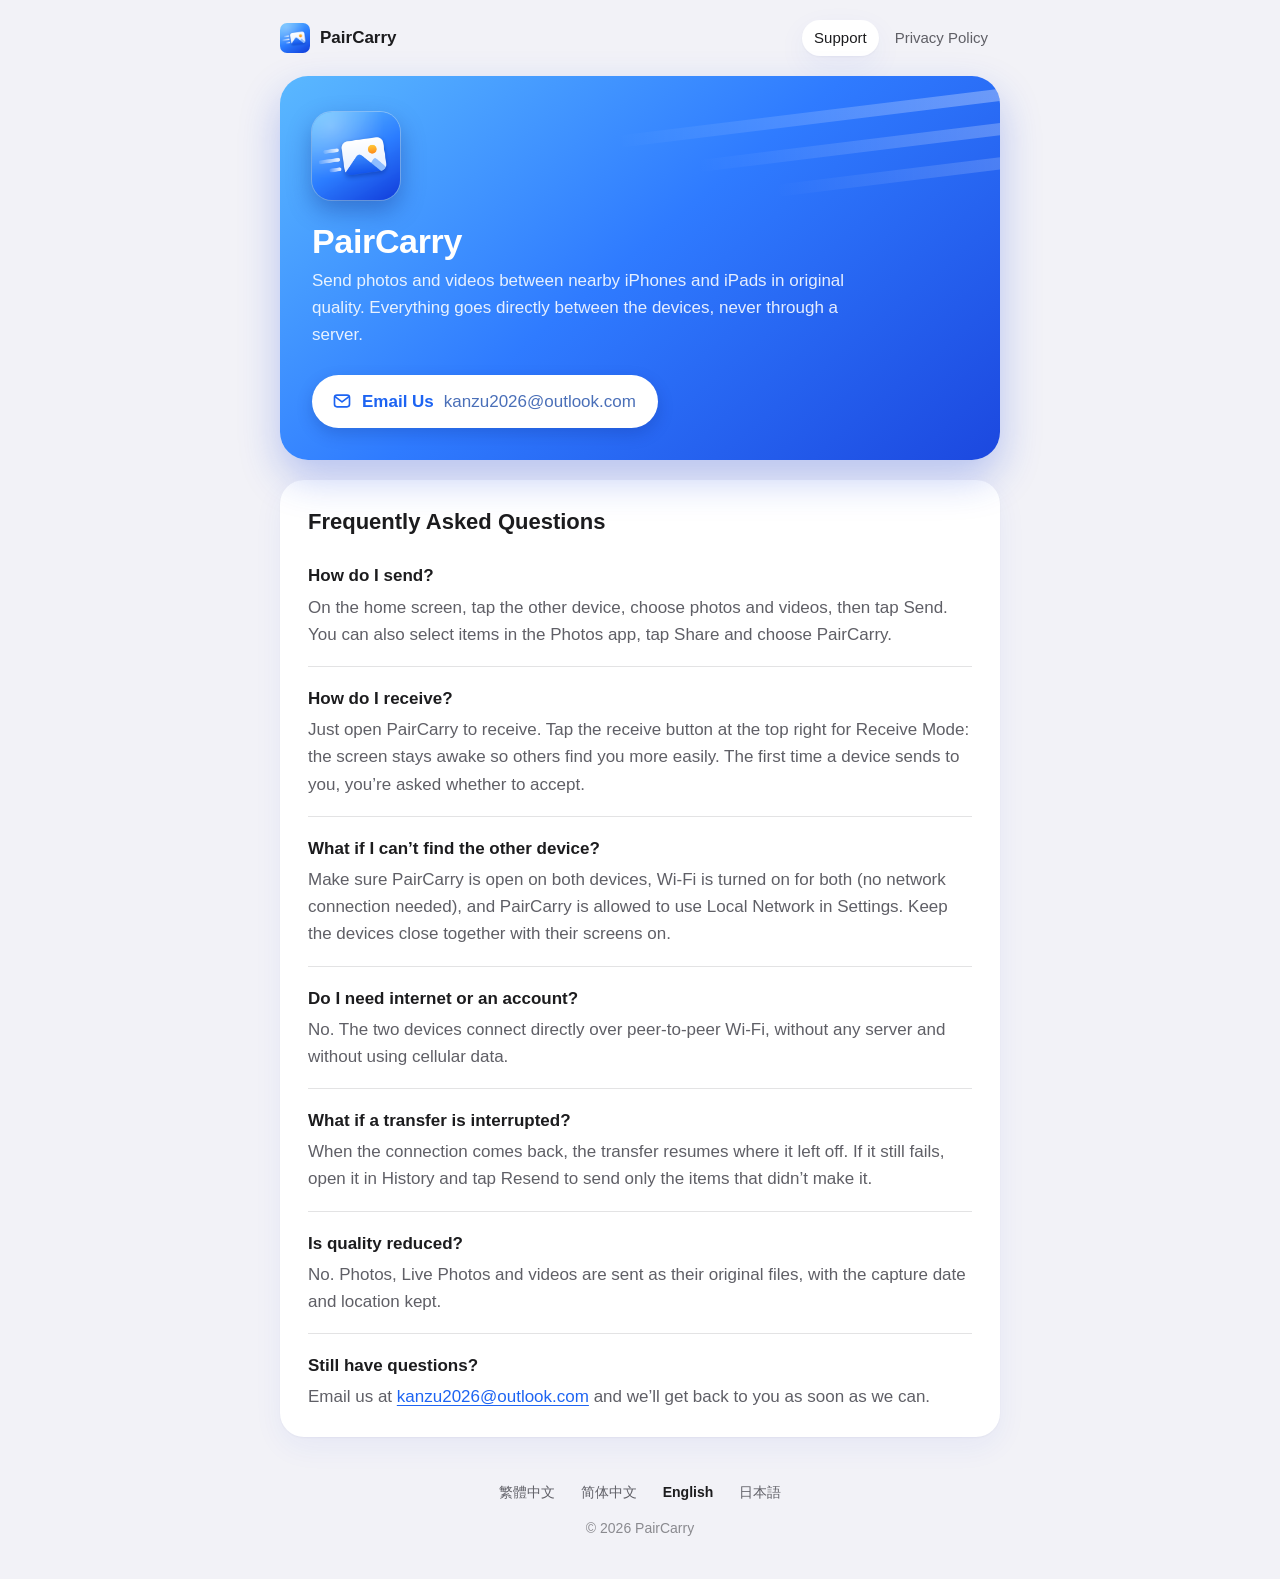
==== en/index.html @ 006400ce "Add files via upload" ====
<!doctype html>
<html lang="en">
<head>
  <meta charset="utf-8">
  <meta name="viewport" content="width=device-width, initial-scale=1">
  <title>Support – PairCarry</title>
  <meta name="description" content="Send photos and videos between nearby iPhones and iPads in original quality. Everything goes directly between the devices, never through a server.">
  <link rel="icon" href="../app-icon.png">
  <link rel="apple-touch-icon" href="../app-icon.png">
  <link rel="stylesheet" href="../style.css">
  <link rel="alternate" hreflang="zh-Hant" href="../zh-Hant/">
  <link rel="alternate" hreflang="zh-Hans" href="../zh-Hans/">
  <link rel="alternate" hreflang="en" href="../en/">
  <link rel="alternate" hreflang="ja" href="../ja/">
</head>
<body>
  <header class="bar">
    <a class="brand" href="./"><img src="../app-icon.png" width="30" height="30" alt=""><span>PairCarry</span></a>
    <nav class="links">
      <a href="./" aria-current="page">Support</a>
      <a href="privacy.html">Privacy Policy</a>
    </nav>
  </header>
  <main>
    <section class="hero">
      <div class="streaks" aria-hidden="true"><span></span><span></span><span></span></div>
      <picture><source srcset="../app-icon-dark.png" media="(prefers-color-scheme: dark)"><img class="app-icon" src="../app-icon.png" width="88" height="88" alt=""></picture>
      <h1>PairCarry</h1>
      <p>Send photos and videos between nearby iPhones and iPads in original quality. Everything goes directly between the devices, never through a server.</p>
      <a class="button" href="mailto:kanzu2026@outlook.com"><svg viewBox="0 0 24 24" fill="none" stroke="currentColor" stroke-width="2" stroke-linecap="round" stroke-linejoin="round" aria-hidden="true"><rect x="3" y="5" width="18" height="14" rx="3"/><path d="m4 7 8 6 8-6"/></svg><span>Email Us</span><span class="address">kanzu2026@outlook.com</span></a>
    </section>
    <section class="card" aria-labelledby="faq">
      <h2 id="faq">Frequently Asked Questions</h2>
      <dl class="faq">
      <div>
        <dt>How do I send?</dt>
        <dd>On the home screen, tap the other device, choose photos and videos, then tap Send. You can also select items in the Photos app, tap Share and choose PairCarry.</dd>
      </div>
      <div>
        <dt>How do I receive?</dt>
        <dd>Just open PairCarry to receive. Tap the receive button at the top right for Receive Mode: the screen stays awake so others find you more easily. The first time a device sends to you, you’re asked whether to accept.</dd>
      </div>
      <div>
        <dt>What if I can’t find the other device?</dt>
        <dd>Make sure PairCarry is open on both devices, Wi-Fi is turned on for both (no network connection needed), and PairCarry is allowed to use Local Network in Settings. Keep the devices close together with their screens on.</dd>
      </div>
      <div>
        <dt>Do I need internet or an account?</dt>
        <dd>No. The two devices connect directly over peer-to-peer Wi-Fi, without any server and without using cellular data.</dd>
      </div>
      <div>
        <dt>What if a transfer is interrupted?</dt>
        <dd>When the connection comes back, the transfer resumes where it left off. If it still fails, open it in History and tap Resend to send only the items that didn’t make it.</dd>
      </div>
      <div>
        <dt>Is quality reduced?</dt>
        <dd>No. Photos, Live Photos and videos are sent as their original files, with the capture date and location kept.</dd>
      </div>
      <div>
        <dt>Still have questions?</dt>
        <dd>Email us at <a href="mailto:kanzu2026@outlook.com">kanzu2026@outlook.com</a> and we’ll get back to you as soon as we can.</dd>
      </div>
      </dl>
    </section>
  </main>
  <footer>
    <nav class="langs" aria-label="Language">
      <a href="../zh-Hant/" lang="zh-Hant" hreflang="zh-Hant">繁體中文</a>
      <a href="../zh-Hans/" lang="zh-Hans" hreflang="zh-Hans">简体中文</a>
      <a href="../en/" lang="en" hreflang="en" aria-current="true">English</a>
      <a href="../ja/" lang="ja" hreflang="ja">日本語</a>
    </nav>
    <p>© 2026 PairCarry</p>
  </footer>
</body>
</html>
---- style.css ----
/* 好好傳／PairCarry support and privacy pages. Mirrors the app: grouped
   background, white cards, and the blue status-card gradient with speed lines. */

:root {
  color-scheme: light dark;
  --bg: #f2f2f7;
  --card: #ffffff;
  --text: #1c1c1e;
  --text-2: #5f5f66;
  --text-3: #8a8a8f;
  --separator: rgba(60, 60, 67, 0.14);
  --accent: #1d64f2;
  --gradient-start: #5ab8ff;
  --gradient-mid: #2f7bff;
  --gradient-end: #1c48df;
  --card-shadow: 0 1px 2px rgba(16, 24, 64, 0.04), 0 10px 30px rgba(28, 72, 223, 0.06);
  --hero-shadow: 0 18px 40px rgba(28, 72, 223, 0.28);
  --radius-card: 24px;
  --radius-hero: 28px;
  --page: min(720px, 100% - 32px);
  font-family: -apple-system, BlinkMacSystemFont, "SF Pro Text", "Helvetica Neue", "PingFang TC", "Noto Sans TC", "Microsoft JhengHei", sans-serif;
}

:root:lang(zh-Hans) {
  font-family: -apple-system, BlinkMacSystemFont, "SF Pro Text", "Helvetica Neue", "PingFang SC", "Noto Sans SC", "Microsoft YaHei", sans-serif;
}

:root:lang(ja) {
  font-family: -apple-system, BlinkMacSystemFont, "SF Pro Text", "Helvetica Neue", "Hiragino Sans", "Noto Sans JP", "Yu Gothic", sans-serif;
}

@media (prefers-color-scheme: dark) {
  :root {
    --bg: #000000;
    --card: #1c1c1e;
    --text: #f5f5f7;
    --text-2: #aeaeb2;
    --text-3: #8e8e93;
    --separator: rgba(84, 84, 88, 0.55);
    --accent: #4d94ff;
    --card-shadow: none;
    --hero-shadow: 0 18px 40px rgba(28, 72, 223, 0.22);
  }
}

* { box-sizing: border-box; }

html { -webkit-text-size-adjust: 100%; }

body {
  margin: 0;
  background: var(--bg);
  color: var(--text);
  font-size: 17px;
  line-height: 1.6;
  -webkit-font-smoothing: antialiased;
  text-rendering: optimizeLegibility;
}

a { color: var(--accent); text-decoration-thickness: 1px; text-underline-offset: 3px; }
a:hover { text-decoration: underline; }
a:focus-visible, .button:focus-visible { outline: 3px solid var(--accent); outline-offset: 3px; border-radius: 8px; }

/* Top bar */

.bar {
  width: var(--page);
  margin: 0 auto;
  padding: 20px 0 12px;
  display: flex;
  align-items: center;
  justify-content: space-between;
  gap: 16px;
}

.brand {
  display: inline-flex;
  align-items: center;
  gap: 10px;
  color: var(--text);
  font-weight: 600;
  text-decoration: none;
  white-space: nowrap;
}
.brand:hover { text-decoration: none; }
.brand img { width: 30px; height: 30px; border-radius: 7px; }

.links { display: flex; gap: 4px; }
.links a {
  color: var(--text-2);
  font-size: 15px;
  text-decoration: none;
  padding: 6px 12px;
  border-radius: 999px;
  white-space: nowrap;
}
.links a:hover { color: var(--text); background: var(--separator); }
.links a[aria-current="page"] { color: var(--text); background: var(--card); box-shadow: var(--card-shadow); font-weight: 500; }

main { width: var(--page); margin: 0 auto; padding: 8px 0 32px; }

/* Hero: the app's status card */

.hero {
  position: relative;
  overflow: hidden;
  padding: 36px 32px 32px;
  border-radius: var(--radius-hero);
  color: #ffffff;
  background: linear-gradient(140deg, var(--gradient-start) 0%, var(--gradient-mid) 48%, var(--gradient-end) 100%);
  box-shadow: var(--hero-shadow);
}

.streaks { position: absolute; top: 34px; right: -40px; width: 58%; transform: rotate(-7deg); pointer-events: none; }
.streaks span {
  display: block;
  height: 12px;
  margin: 0 0 22px auto;
  border-radius: 999px;
  background: linear-gradient(90deg, rgba(255, 255, 255, 0), rgba(255, 255, 255, 0.34));
}
.streaks span:nth-child(1) { width: 100%; }
.streaks span:nth-child(2) { width: 82%; opacity: 0.8; }
.streaks span:nth-child(3) { width: 64%; opacity: 0.6; }

.hero > :not(.streaks) { position: relative; }

.app-icon {
  display: block;
  width: 88px;
  height: 88px;
  border-radius: 20px;
  box-shadow: 0 10px 24px rgba(10, 30, 120, 0.35), 0 0 0 1px rgba(255, 255, 255, 0.35);
}

.hero h1 { margin: 22px 0 6px; font-size: 34px; line-height: 1.15; letter-spacing: -0.01em; font-weight: 700; }
.hero p { margin: 0; max-width: 32em; font-size: 17px; color: rgba(255, 255, 255, 0.88); }

.button {
  display: inline-flex;
  align-items: center;
  gap: 10px;
  margin-top: 26px;
  padding: 13px 22px 13px 20px;
  border-radius: 999px;
  background: #ffffff;
  color: #1d64f2;
  font-weight: 600;
  text-decoration: none;
  box-shadow: 0 6px 16px rgba(10, 30, 120, 0.22);
  transition: transform 0.15s ease, box-shadow 0.15s ease;
}
.button:hover { text-decoration: none; transform: translateY(-1px); box-shadow: 0 10px 22px rgba(10, 30, 120, 0.28); }
.button:active { transform: translateY(0); box-shadow: 0 4px 10px rgba(10, 30, 120, 0.2); }
.button svg { width: 20px; height: 20px; flex: none; }
.button .address { font-weight: 400; color: #4a6fb8; }

/* Cards */

.card {
  margin-top: 20px;
  padding: 28px 28px 8px;
  border-radius: var(--radius-card);
  background: var(--card);
  box-shadow: var(--card-shadow);
}

.card > h2, .doc h1 { margin: 0 0 8px; font-size: 22px; line-height: 1.3; font-weight: 700; }

.faq { margin: 0; }
.faq div { padding: 18px 0; border-top: 1px solid var(--separator); }
.faq div:first-child { border-top: 0; }
.faq dt { font-weight: 600; }
.faq dd { margin: 4px 0 0; color: var(--text-2); }

/* Privacy policy */

.doc { padding-bottom: 28px; }
.doc h1 { font-size: 30px; letter-spacing: -0.01em; }
.doc .meta { margin: 0 0 8px; color: var(--text-3); font-size: 15px; }
.doc section { padding: 20px 0 0; }
.doc section + section { margin-top: 4px; }
.doc h2 { margin: 0 0 4px; font-size: 18px; font-weight: 600; }
.doc section p { margin: 0; color: var(--text-2); }

/* Footer */

footer {
  width: var(--page);
  margin: 0 auto;
  padding: 8px 0 40px;
  color: var(--text-3);
  font-size: 14px;
  text-align: center;
}
footer p { margin: 10px 0 0; }
.langs { display: flex; flex-wrap: wrap; justify-content: center; gap: 4px 6px; }
.langs a { color: var(--text-2); text-decoration: none; padding: 4px 10px; border-radius: 999px; }
.langs a:hover { color: var(--text); background: var(--separator); }
.langs a[aria-current="true"] { color: var(--text); font-weight: 600; }

/* Language picker shown by the root redirect pages without JavaScript */

.picker { text-align: center; padding-top: 12vh; }
.picker .app-icon { margin: 0 auto 20px; }
.picker ul { list-style: none; padding: 0; margin: 20px 0 0; display: grid; gap: 10px; justify-content: center; }
.picker a { font-size: 19px; }

@media (max-width: 520px) {
  body { font-size: 16px; }
  .bar { padding-top: 14px; }
  .brand span { display: none; }
  .hero { padding: 28px 22px 24px; border-radius: 24px; }
  .hero h1 { font-size: 30px; margin-top: 18px; }
  .app-icon { width: 76px; height: 76px; border-radius: 17px; }
  .streaks { top: 26px; right: -70px; width: 70%; }
  .button { width: 100%; justify-content: center; }
  .button .address { display: none; }
  .card { padding: 22px 20px 4px; border-radius: 20px; }
  .doc { padding-bottom: 22px; }
  .doc h1 { font-size: 26px; }
}

@media (prefers-reduced-motion: reduce) {
  .button { transition: none; }
}
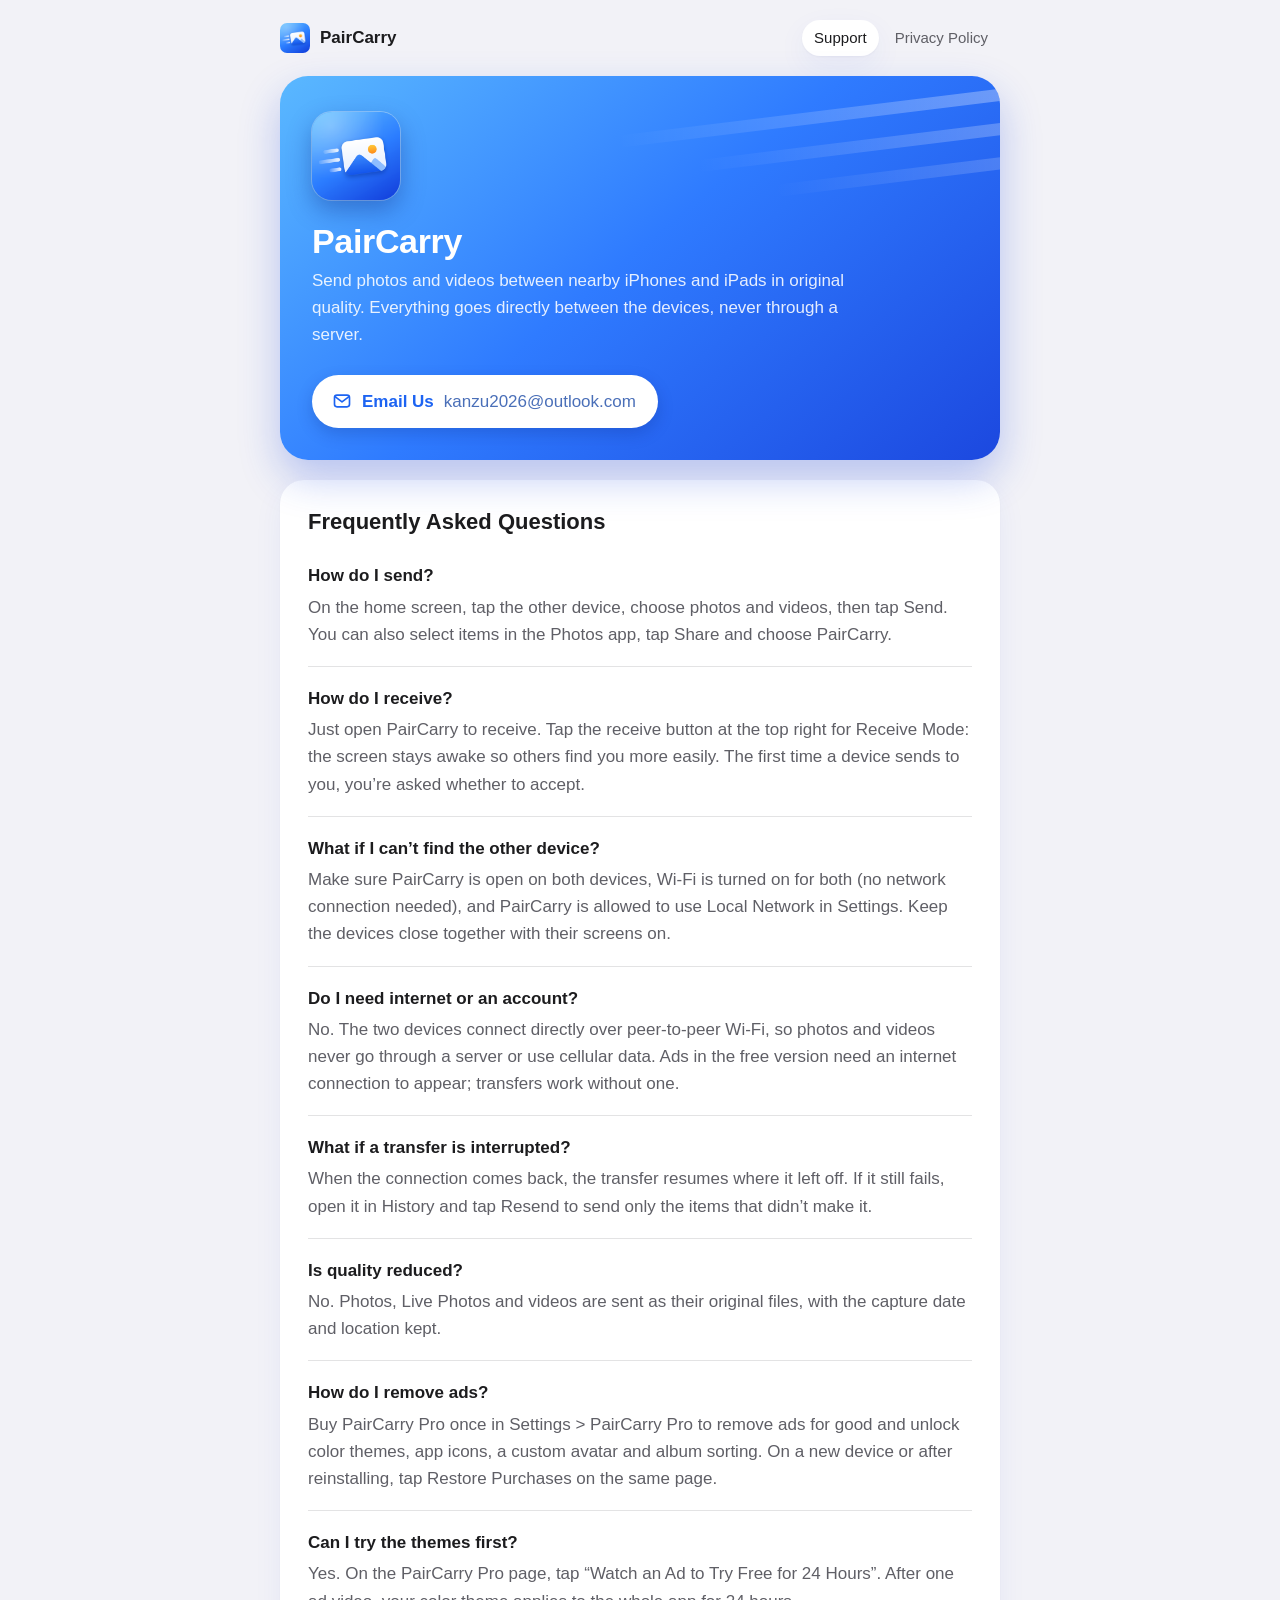
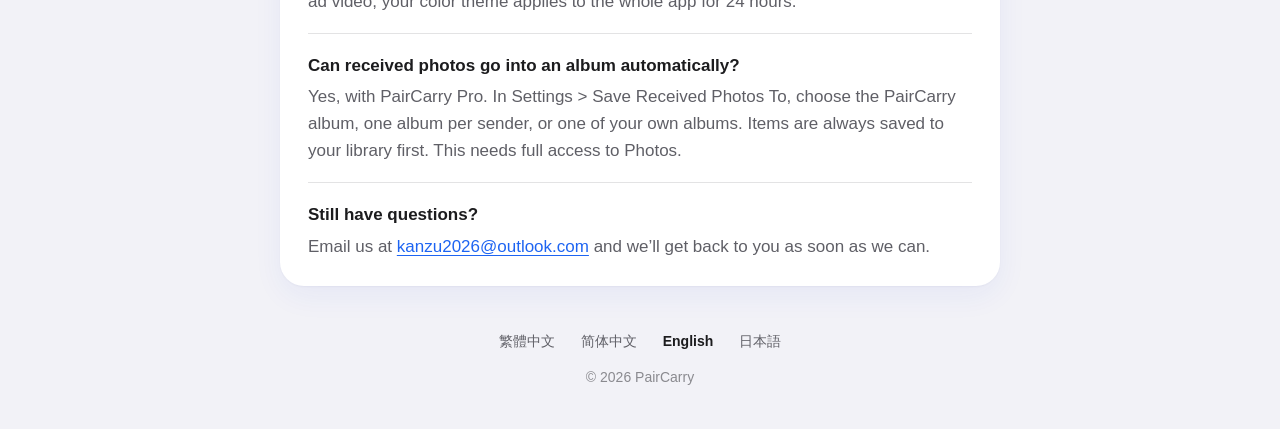
==== commit 17cbbe41: "Update English support and AdMob privacy policy Sync PairCarry 1.1 ads, theme trials and Pro informa" ====
--- a/en/index.html
+++ b/en/index.html
@@ -46,7 +46,7 @@
       </div>
       <div>
         <dt>Do I need internet or an account?</dt>
-        <dd>No. The two devices connect directly over peer-to-peer Wi-Fi, without any server and without using cellular data.</dd>
+        <dd>No. The two devices connect directly over peer-to-peer Wi-Fi, so photos and videos never go through a server or use cellular data. Ads in the free version need an internet connection to appear; transfers work without one.</dd>
       </div>
       <div>
         <dt>What if a transfer is interrupted?</dt>
@@ -55,6 +55,18 @@
       <div>
         <dt>Is quality reduced?</dt>
         <dd>No. Photos, Live Photos and videos are sent as their original files, with the capture date and location kept.</dd>
+      </div>
+      <div>
+        <dt>How do I remove ads?</dt>
+        <dd>Buy PairCarry Pro once in Settings &gt; PairCarry Pro to remove ads for good and unlock color themes, app icons, a custom avatar and album sorting. On a new device or after reinstalling, tap Restore Purchases on the same page.</dd>
+      </div>
+      <div>
+        <dt>Can I try the themes first?</dt>
+        <dd>Yes. On the PairCarry Pro page, tap “Watch an Ad to Try Free for 24 Hours”. After one ad video, your color theme applies to the whole app for 24 hours.</dd>
+      </div>
+      <div>
+        <dt>Can received photos go into an album automatically?</dt>
+        <dd>Yes, with PairCarry Pro. In Settings &gt; Save Received Photos To, choose the PairCarry album, one album per sender, or one of your own albums. Items are always saved to your library first. This needs full access to Photos.</dd>
       </div>
       <div>
         <dt>Still have questions?</dt>
